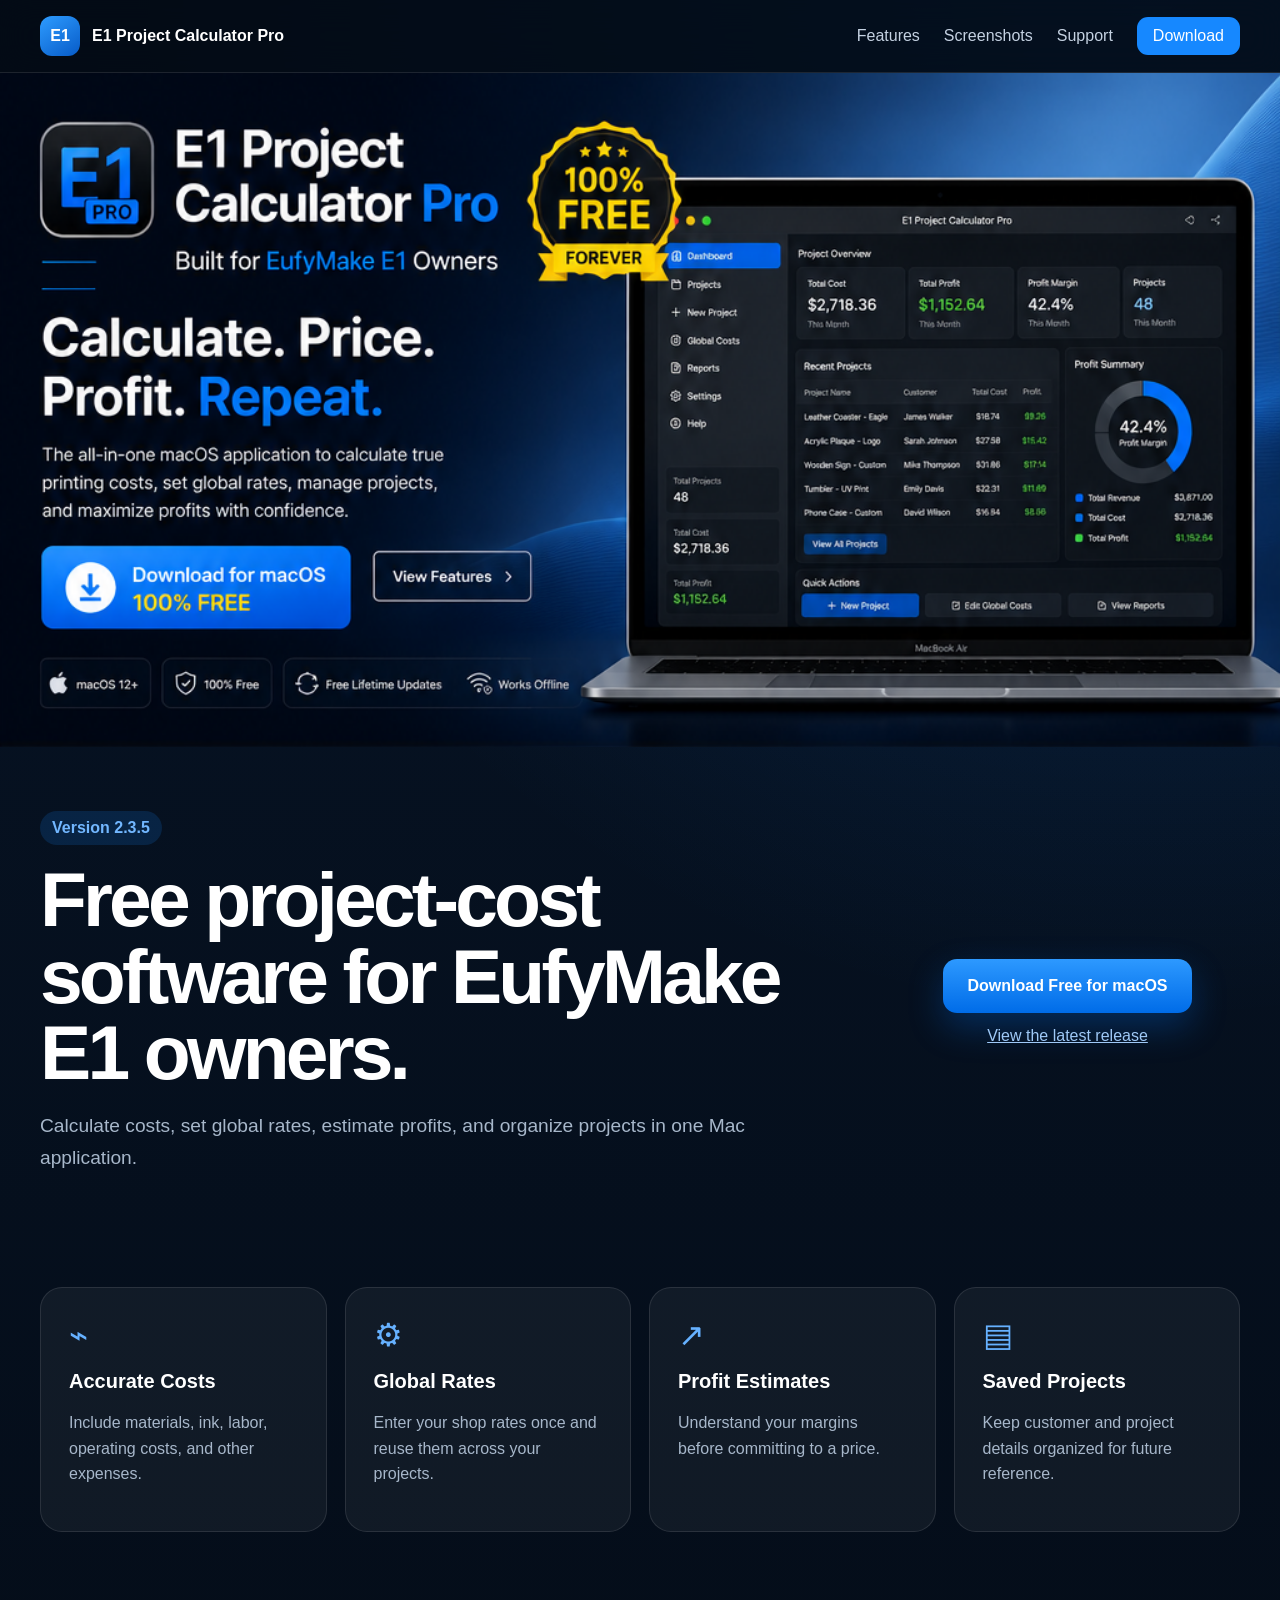
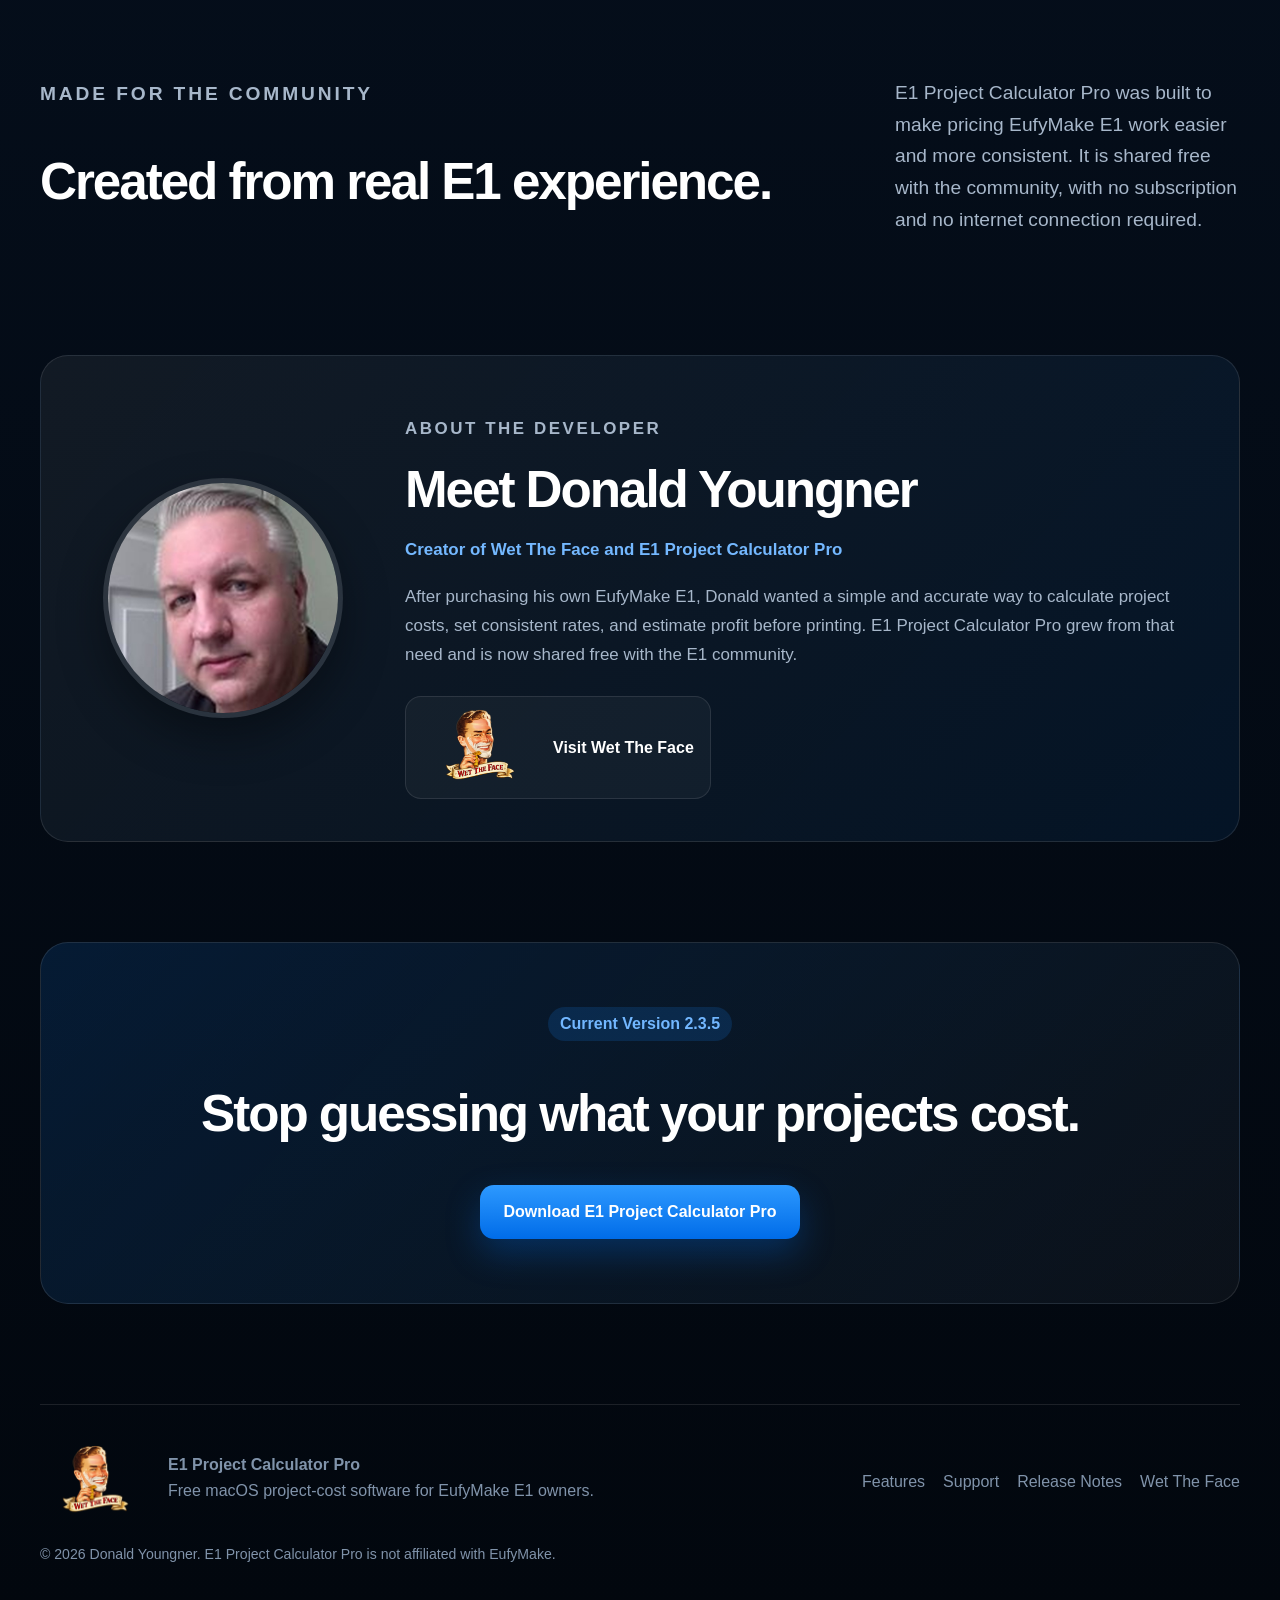
==== index.html @ 20b88e2e "Add files via upload" ====
<!doctype html>
<html lang="en">
<head>
<meta charset="utf-8">
<meta name="viewport" content="width=device-width,initial-scale=1">
<meta name="description" content="Download E1 Project Calculator Pro 2.3.5, a free macOS cost calculator for EufyMake E1 owners.">
<meta name="theme-color" content="#071426">
<title>E1 Project Calculator Pro | Free macOS Download</title>
<link rel="stylesheet" href="styles.css">
</head>
<body>

<header class="site-header">
  <div class="header-inner">
    <a class="brand" href="index.html"><span class="brand-mark">E1</span><span>E1 Project Calculator Pro</span></a>
    <nav>
      <a href="features.html">Features</a>
      <a href="screenshots.html">Screenshots</a>
      <a href="support.html">Support</a>
      <a class="nav-download" href="https://github.com/Unixzap/E1ProjectCalculator/releases/latest/download/E1-Project-Calculator-Pro.zip">Download</a>
    </nav>
  </div>
</header>

<main>
<section class="hero-image-section">
  <img src="assets/e1-project-calculator-pro-hero.png" alt="E1 Project Calculator Pro version 2.3.5 promotional banner">
</section>

<section class="download-strip">
  <div>
    <span class="version-badge">Version 2.3.5</span>
    <h1>Free project-cost software for EufyMake E1 owners.</h1>
    <p>Calculate costs, set global rates, estimate profits, and organize projects in one Mac application.</p>
  </div>
  <div class="button-stack">
    <a class="primary-button" href="https://github.com/Unixzap/E1ProjectCalculator/releases/latest/download/E1-Project-Calculator-Pro.zip">Download Free for macOS</a>
    <a class="text-link" href="https://github.com/Unixzap/E1ProjectCalculator/releases/latest">View the latest release</a>
  </div>
</section>

<section class="feature-summary">
  <article><span>⌁</span><h2>Accurate Costs</h2><p>Include materials, ink, labor, operating costs, and other expenses.</p></article>
  <article><span>⚙</span><h2>Global Rates</h2><p>Enter your shop rates once and reuse them across your projects.</p></article>
  <article><span>↗</span><h2>Profit Estimates</h2><p>Understand your margins before committing to a price.</p></article>
  <article><span>▤</span><h2>Saved Projects</h2><p>Keep customer and project details organized for future reference.</p></article>
</section>

<section class="split-section">
  <div>
    <p class="eyebrow">Made for the community</p>
    <h2>Created from real E1 experience.</h2>
  </div>
  <div>
    <p>E1 Project Calculator Pro was built to make pricing EufyMake E1 work easier and more consistent. It is shared free with the community, with no subscription and no internet connection required.</p>
  </div>
</section>


<section class="developer-section">
  <div class="developer-card">
    <div class="developer-photo-wrap">
      <img src="assets/donald-youngner.jpg" alt="Donald Youngner, creator of E1 Project Calculator Pro" class="developer-photo">
    </div>
    <div class="developer-copy">
      <p class="eyebrow">About the developer</p>
      <h2>Meet Donald Youngner</h2>
      <p class="developer-role">Creator of Wet The Face and E1 Project Calculator Pro</p>
      <p>
        After purchasing his own EufyMake E1, Donald wanted a simple and accurate way
        to calculate project costs, set consistent rates, and estimate profit before printing.
        E1 Project Calculator Pro grew from that need and is now shared free with the E1 community.
      </p>
      <a class="wtf-link" href="https://wettheface.com" target="_blank" rel="noopener">
        <img src="assets/wet-the-face-logo.png" alt="Wet The Face">
        <span>Visit Wet The Face</span>
      </a>
    </div>
  </div>
</section>

<section class="cta-panel">
  <span class="version-badge">Current Version 2.3.5</span>
  <h2>Stop guessing what your projects cost.</h2>
  <a class="primary-button" href="https://github.com/Unixzap/E1ProjectCalculator/releases/latest/download/E1-Project-Calculator-Pro.zip">Download E1 Project Calculator Pro</a>
</section>
</main>


<footer class="site-footer branded-footer">
  <div class="footer-brand-block">
    <img src="assets/wet-the-face-logo.png" alt="Wet The Face" class="footer-logo">
    <div>
      <strong>E1 Project Calculator Pro</strong>
      <p>Free macOS project-cost software for EufyMake E1 owners.</p>
    </div>
  </div>
  <div class="footer-links">
    <a href="features.html">Features</a>
    <a href="support.html">Support</a>
    <a href="https://github.com/Unixzap/E1ProjectCalculator/releases/latest">Release Notes</a>
    <a href="https://wettheface.com" target="_blank" rel="noopener">Wet The Face</a>
  </div>
  <p class="legal">© 2026 Donald Youngner. E1 Project Calculator Pro is not affiliated with EufyMake.</p>
</footer>

</body></html>
---- styles.css ----
*{box-sizing:border-box} :root{color-scheme:dark;--bg:#040b15;--panel:#0b1727;--line:rgba(255,255,255,.1);--text:#fff;--muted:#a7b7ca;--blue:#1688ff;--max:1200px;font-family:-apple-system,BlinkMacSystemFont,"Segoe UI",sans-serif} html{scroll-behavior:smooth} body{margin:0;background:radial-gradient(circle at 90% 0,rgba(22,136,255,.22),transparent 30%),linear-gradient(#071426,#02070e);color:var(--text)} a{color:inherit}.site-header{position:sticky;top:0;z-index:10;background:rgba(3,9,18,.8);backdrop-filter:blur(16px);border-bottom:1px solid var(--line)}.header-inner{width:min(var(--max),calc(100% - 32px));min-height:72px;margin:auto;display:flex;align-items:center;justify-content:space-between;gap:20px}.brand{display:flex;align-items:center;gap:12px;text-decoration:none;font-weight:800}.brand-mark{display:grid;place-items:center;width:40px;height:40px;border-radius:12px;background:linear-gradient(145deg,#2e9cff,#075bc8)}nav{display:flex;align-items:center;gap:24px}nav a{text-decoration:none;color:#c5d2e2}.nav-download{padding:10px 16px;border-radius:11px;background:var(--blue);color:white}.hero-image-section img{display:block;width:100%;height:auto}.download-strip,.split-section{width:min(var(--max),calc(100% - 32px));margin:auto;display:grid;grid-template-columns:1.4fr .6fr;gap:50px;align-items:center;padding:64px 0}.download-strip h1,.page-hero h1{font-size:clamp(2.4rem,6vw,5rem);line-height:1;letter-spacing:-.05em;margin:16px 0}.download-strip p,.page-lead,.split-section p{font-size:1.2rem;line-height:1.65;color:var(--muted)}.version-badge{display:inline-block;padding:8px 12px;border-radius:999px;background:rgba(22,136,255,.16);color:#72b7ff;font-weight:800}.button-stack{text-align:center}.primary-button,.secondary-button{display:inline-flex;justify-content:center;align-items:center;min-height:54px;padding:0 24px;border-radius:14px;text-decoration:none;font-weight:800}.primary-button{background:linear-gradient(#2d99ff,#006ce8);box-shadow:0 14px 35px rgba(0,108,232,.3)}.secondary-button{border:1px solid var(--line);background:rgba(255,255,255,.05)}.text-link{display:block;margin-top:14px;color:#9fc9f7}.feature-summary,.detail-grid,.support-grid{width:min(var(--max),calc(100% - 32px));margin:auto;display:grid;grid-template-columns:repeat(4,1fr);gap:18px;padding:30px 0 86px}.feature-summary article,.detail-grid article,.support-grid article,.note-panel{padding:28px;border:1px solid var(--line);border-radius:22px;background:rgba(255,255,255,.05)}.feature-summary span{font-size:2rem;color:#66b1ff}.feature-summary h2,.detail-grid h2,.support-grid h2{font-size:1.25rem}.feature-summary p,.detail-grid p,.support-grid p,.support-grid li{color:var(--muted);line-height:1.6}.eyebrow{text-transform:uppercase;letter-spacing:.15em;color:#68b3ff;font-size:.78rem;font-weight:800}.split-section{padding-top:40px;padding-bottom:100px}.split-section h2,.cta-panel h2{font-size:clamp(2rem,4vw,3.5rem);letter-spacing:-.04em}.cta-panel{width:min(var(--max),calc(100% - 32px));margin:0 auto 100px;padding:64px 30px;text-align:center;border:1px solid var(--line);border-radius:28px;background:linear-gradient(135deg,rgba(22,136,255,.14),rgba(255,255,255,.04))}.page-main{width:100%}.page-hero{width:min(var(--max),calc(100% - 32px));margin:auto;padding:100px 0 50px}.detail-grid,.support-grid{grid-template-columns:repeat(2,1fr)}.screenshot-frame{width:min(1500px,calc(100% - 32px));margin:auto;border:1px solid var(--line);border-radius:24px;overflow:hidden}.screenshot-frame img{display:block;width:100%}.note-panel{width:min(var(--max),calc(100% - 32px));margin:36px auto 100px}.big-version{font-size:3rem!important;color:white!important;font-weight:900}.site-footer{width:min(var(--max),calc(100% - 32px));margin:auto;padding:40px 0;display:grid;grid-template-columns:1fr auto;gap:20px;border-top:1px solid var(--line);color:#8093aa}.site-footer p{margin:.5rem 0}.footer-links{display:flex;gap:18px}.footer-links a{text-decoration:none}.legal{grid-column:1/-1;font-size:.88rem}@media(max-width:850px){nav a:not(.nav-download){display:none}.download-strip,.split-section,.feature-summary,.detail-grid,.support-grid{grid-template-columns:1fr}.download-strip{padding-top:40px}.button-stack{text-align:left}.feature-summary{padding-top:0}.footer-links{flex-direction:column}.site-footer{grid-template-columns:1fr}.legal{grid-column:auto}}
.developer-section{
  width:min(var(--max),calc(100% - 32px));
  margin:0 auto 100px;
}
.developer-card{
  display:grid;
  grid-template-columns:280px 1fr;
  gap:42px;
  align-items:center;
  padding:42px;
  border:1px solid var(--line);
  border-radius:28px;
  background:linear-gradient(135deg,rgba(255,255,255,.06),rgba(22,136,255,.08));
}
.developer-photo-wrap{
  display:flex;
  justify-content:center;
}
.developer-photo{
  width:240px;
  height:240px;
  object-fit:cover;
  border-radius:50%;
  border:5px solid rgba(255,255,255,.12);
  box-shadow:0 20px 45px rgba(0,0,0,.35);
}
.developer-copy h2{
  font-size:clamp(2rem,4vw,3.4rem);
  letter-spacing:-.04em;
  margin:0 0 10px;
}
.developer-role{
  color:#74b8ff!important;
  font-weight:800;
  margin-bottom:18px!important;
}
.developer-copy p{
  color:var(--muted);
  line-height:1.7;
  font-size:1.06rem;
}
.wtf-link{
  display:inline-flex;
  align-items:center;
  gap:16px;
  margin-top:10px;
  padding:12px 16px;
  border:1px solid var(--line);
  border-radius:16px;
  background:rgba(255,255,255,.04);
  text-decoration:none;
  font-weight:800;
}
.wtf-link img{
  width:115px;
  height:auto;
  object-fit:contain;
}
.branded-footer{
  align-items:center;
}
.footer-brand-block{
  display:flex;
  align-items:center;
  gap:18px;
}
.footer-logo{
  width:110px;
  height:auto;
  object-fit:contain;
}
@media(max-width:850px){
  .developer-card{
    grid-template-columns:1fr;
    text-align:center;
    padding:30px 22px;
  }
  .developer-photo{
    width:200px;
    height:200px;
  }
  .wtf-link{
    justify-content:center;
  }
  .footer-brand-block{
    flex-direction:column;
    text-align:center;
  }
}
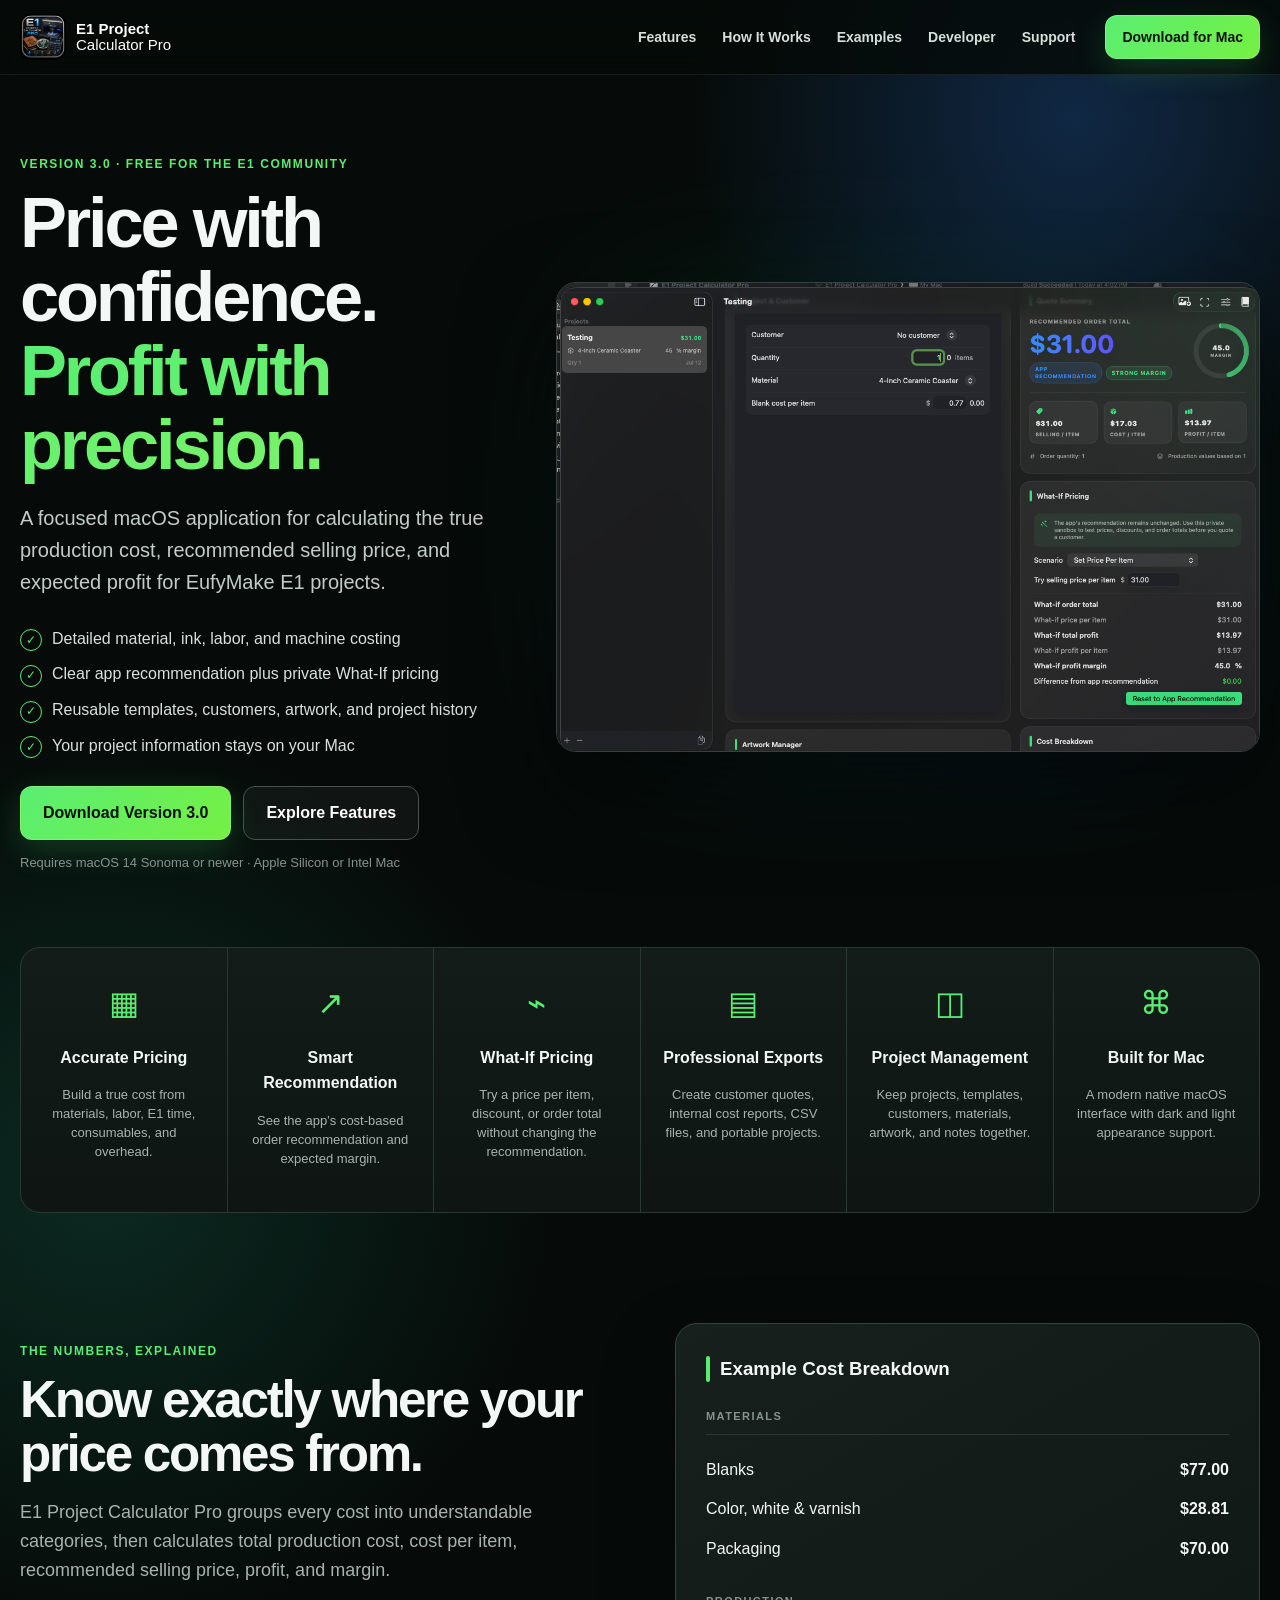
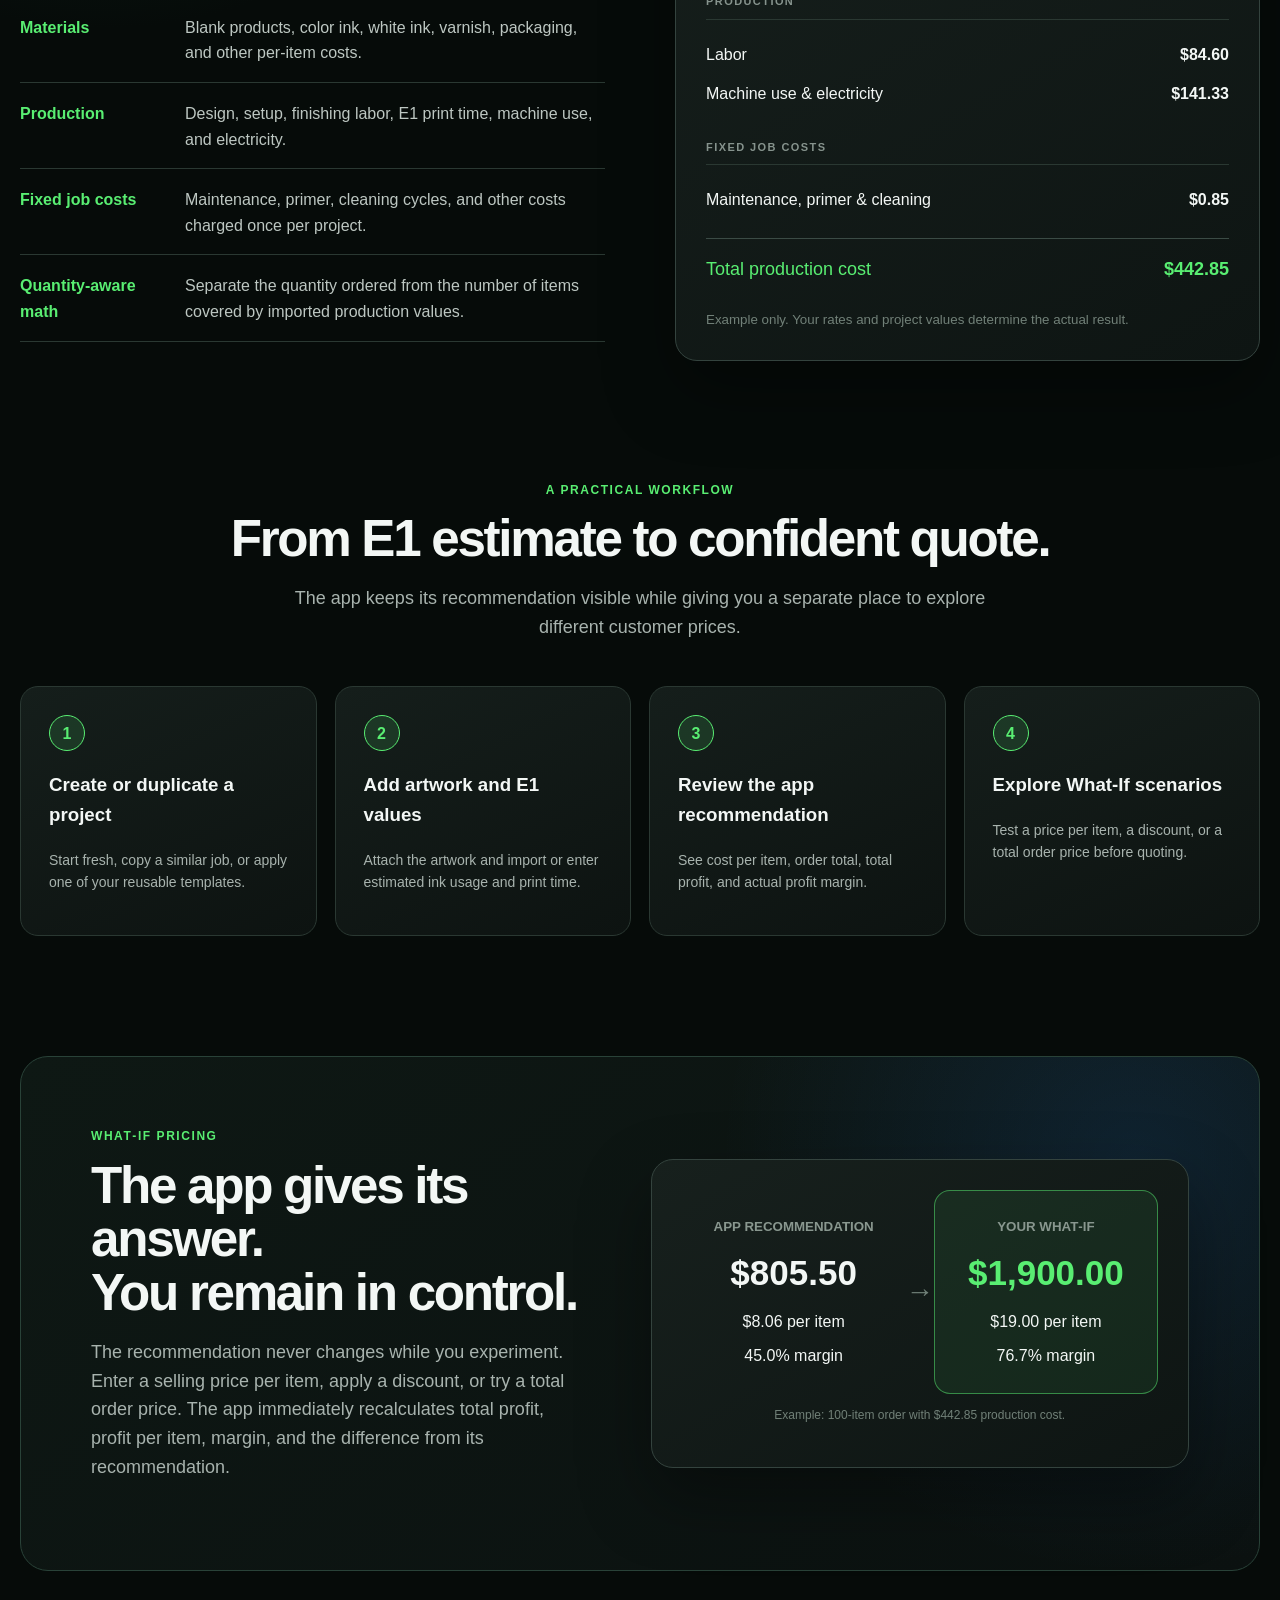
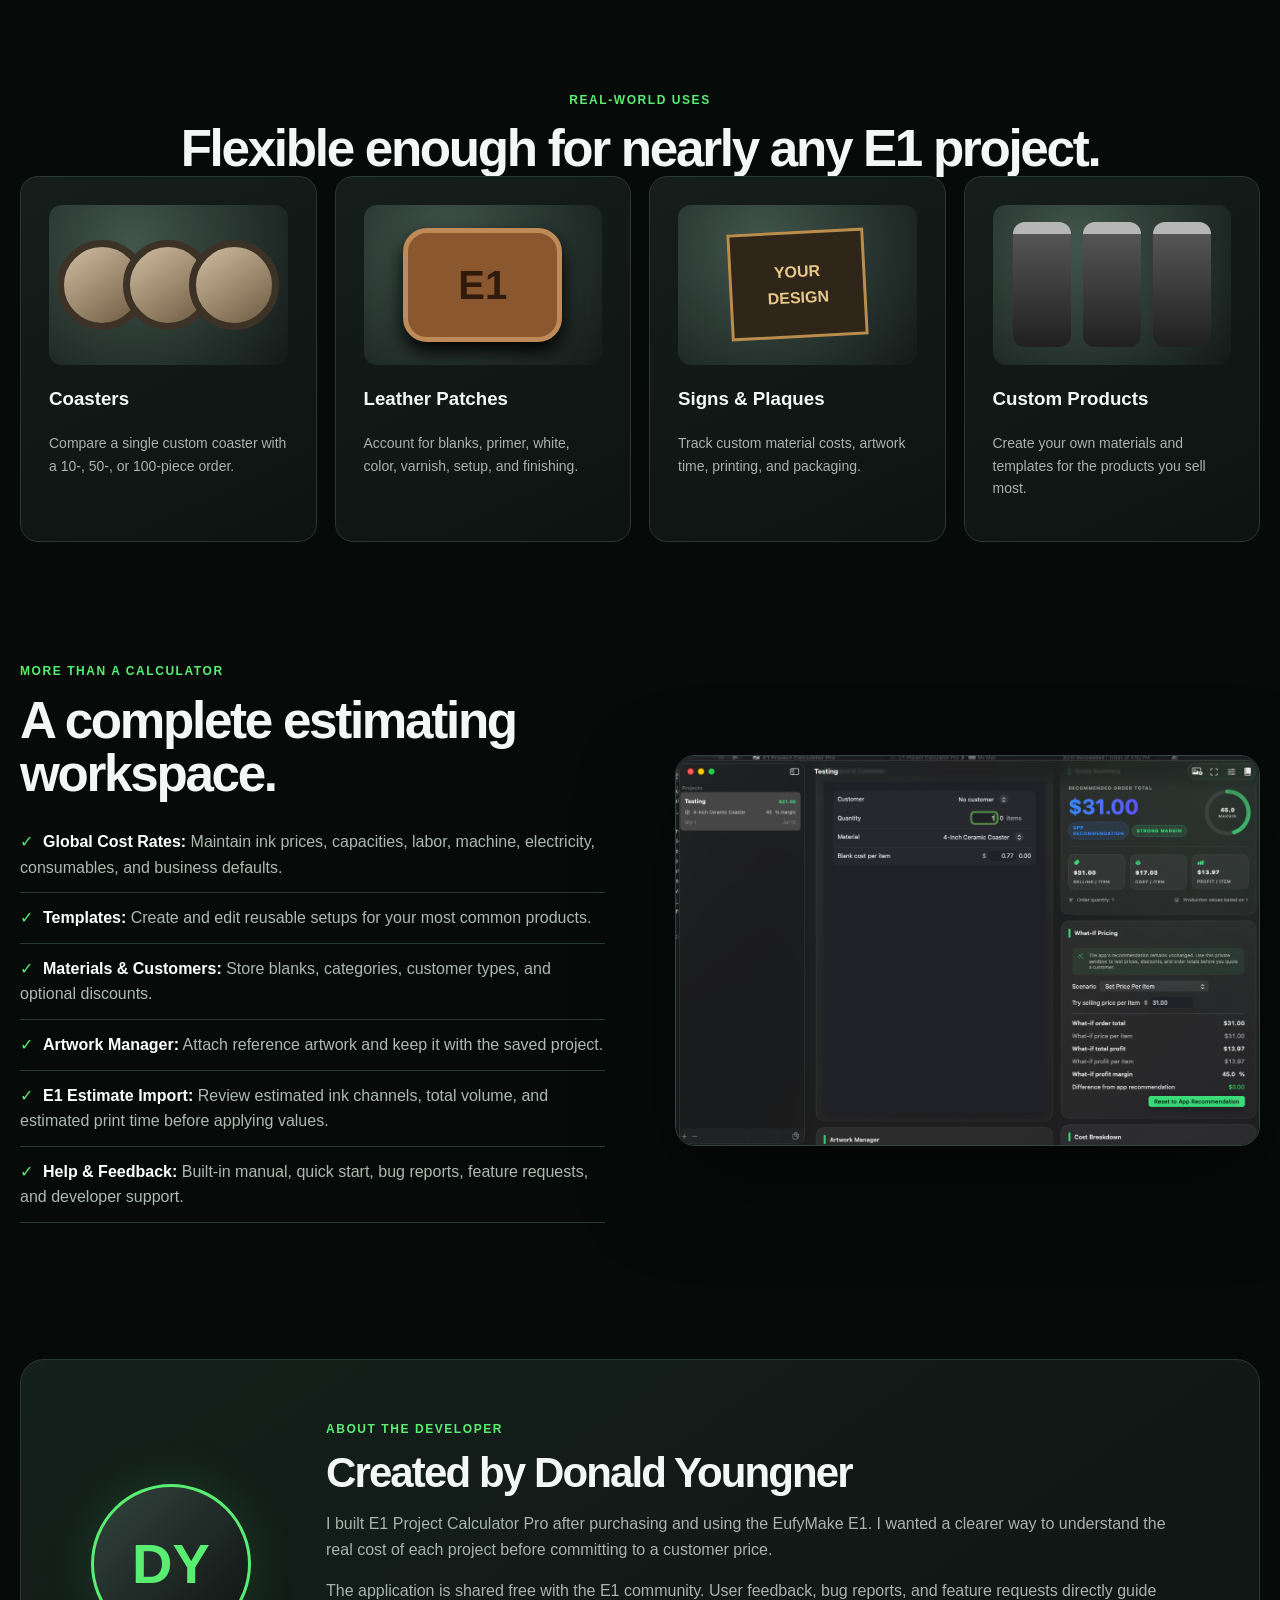
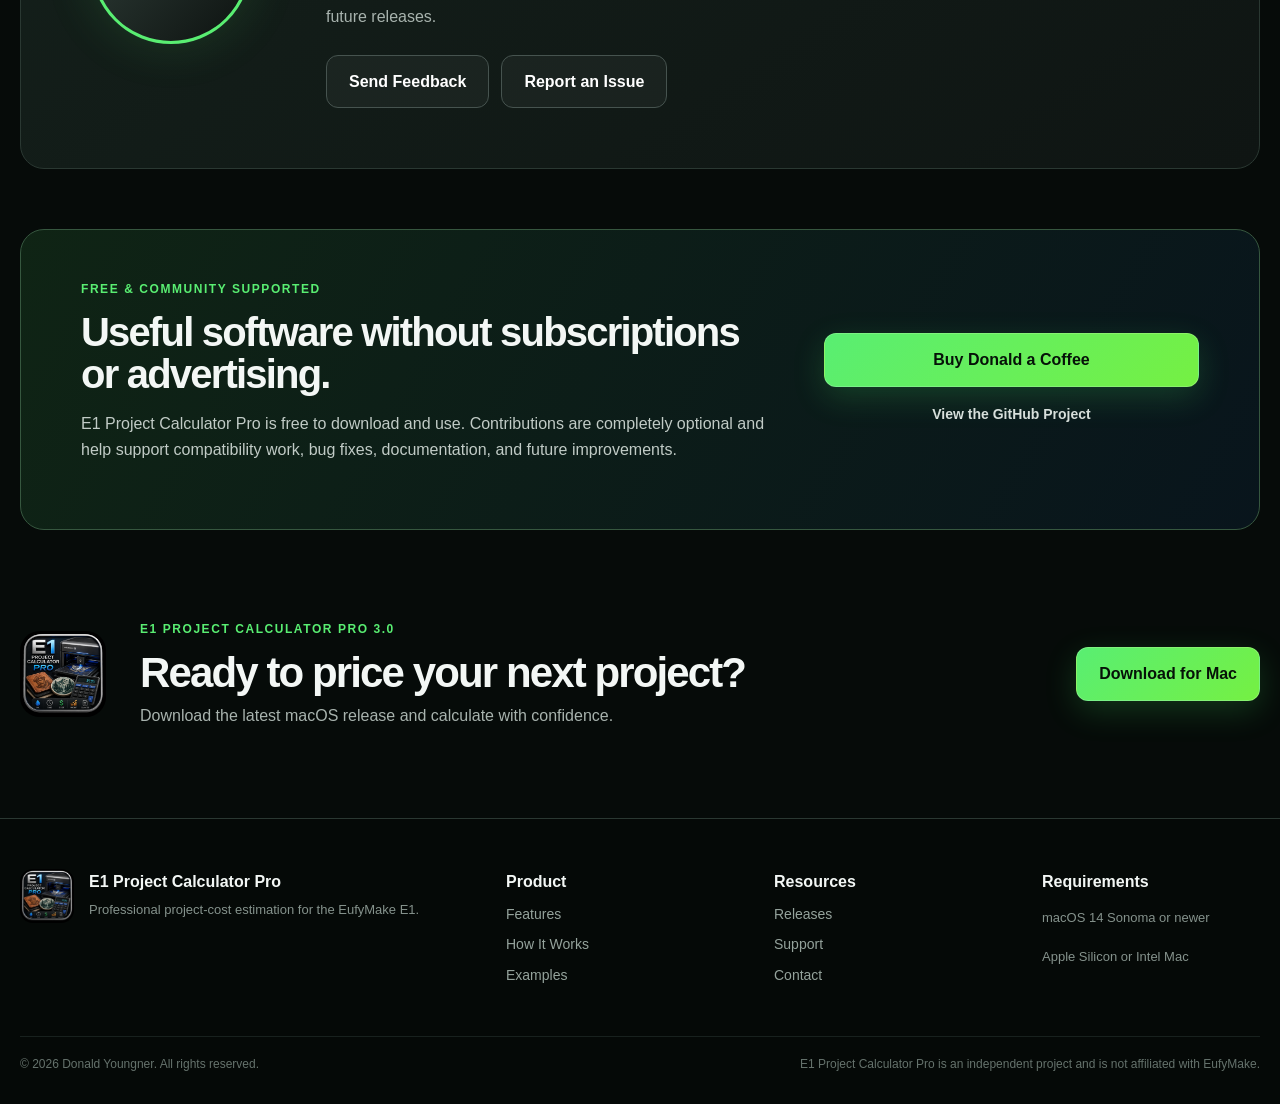
==== commit 3bc44e42: "Add files via upload" ====
--- a/index.html
+++ b/index.html
@@ -1,107 +1,197 @@
 <!doctype html>
 <html lang="en">
 <head>
-<meta charset="utf-8">
-<meta name="viewport" content="width=device-width,initial-scale=1">
-<meta name="description" content="Download E1 Project Calculator Pro 2.3.5, a free macOS cost calculator for EufyMake E1 owners.">
-<meta name="theme-color" content="#071426">
-<title>E1 Project Calculator Pro | Free macOS Download</title>
-<link rel="stylesheet" href="styles.css">
+  <meta charset="utf-8">
+  <meta name="viewport" content="width=device-width, initial-scale=1">
+  <meta name="description" content="E1 Project Calculator Pro is a free macOS pricing and estimating application created for EufyMake E1 owners.">
+  <meta name="theme-color" content="#0a0f0d">
+  <title>E1 Project Calculator Pro — Price with Confidence</title>
+  <link rel="icon" href="assets/app-icon.png">
+  <link rel="stylesheet" href="styles.css">
 </head>
 <body>
-
 <header class="site-header">
-  <div class="header-inner">
-    <a class="brand" href="index.html"><span class="brand-mark">E1</span><span>E1 Project Calculator Pro</span></a>
-    <nav>
-      <a href="features.html">Features</a>
-      <a href="screenshots.html">Screenshots</a>
-      <a href="support.html">Support</a>
-      <a class="nav-download" href="https://github.com/Unixzap/E1ProjectCalculator/releases/latest/download/E1-Project-Calculator-Pro.zip">Download</a>
-    </nav>
-  </div>
+  <a class="brand" href="#top" aria-label="E1 Project Calculator Pro home">
+    <img src="assets/app-icon.png" alt="E1 Project Calculator Pro icon">
+    <span><strong>E1 Project</strong><br>Calculator Pro</span>
+  </a>
+  <button class="menu-button" aria-expanded="false" aria-controls="navigation">Menu</button>
+  <nav id="navigation">
+    <a href="#features">Features</a>
+    <a href="#workflow">How It Works</a>
+    <a href="#examples">Examples</a>
+    <a href="#about">Developer</a>
+    <a href="#support">Support</a>
+  </nav>
+  <a class="button button-small" href="https://github.com/Unixzap/E1ProjectCalculator/releases/latest">Download for Mac</a>
 </header>
 
-<main>
-<section class="hero-image-section">
-  <img src="assets/e1-project-calculator-pro-hero.png" alt="E1 Project Calculator Pro version 2.3.5 promotional banner">
-</section>
-
-<section class="download-strip">
-  <div>
-    <span class="version-badge">Version 2.3.5</span>
-    <h1>Free project-cost software for EufyMake E1 owners.</h1>
-    <p>Calculate costs, set global rates, estimate profits, and organize projects in one Mac application.</p>
+<main id="top">
+<section class="hero section-shell">
+  <div class="hero-copy">
+    <span class="eyebrow">VERSION 3.0 · FREE FOR THE E1 COMMUNITY</span>
+    <h1>Price with confidence.<br><span>Profit with precision.</span></h1>
+    <p class="lead">A focused macOS application for calculating the true production cost, recommended selling price, and expected profit for EufyMake E1 projects.</p>
+    <ul class="check-list">
+      <li>Detailed material, ink, labor, and machine costing</li>
+      <li>Clear app recommendation plus private What‑If pricing</li>
+      <li>Reusable templates, customers, artwork, and project history</li>
+      <li>Your project information stays on your Mac</li>
+    </ul>
+    <div class="hero-actions">
+      <a class="button" href="https://github.com/Unixzap/E1ProjectCalculator/releases/latest">Download Version 3.0</a>
+      <a class="button button-secondary" href="#features">Explore Features</a>
+    </div>
+    <p class="requirements">Requires macOS 14 Sonoma or newer · Apple Silicon or Intel Mac</p>
   </div>
-  <div class="button-stack">
-    <a class="primary-button" href="https://github.com/Unixzap/E1ProjectCalculator/releases/latest/download/E1-Project-Calculator-Pro.zip">Download Free for macOS</a>
-    <a class="text-link" href="https://github.com/Unixzap/E1ProjectCalculator/releases/latest">View the latest release</a>
+  <div class="hero-visual">
+    <div class="glow"></div>
+    <img src="assets/app-dashboard.png" alt="E1 Project Calculator Pro Version 3.0 dashboard showing quote summary and What-If pricing">
   </div>
 </section>
 
-<section class="feature-summary">
-  <article><span>⌁</span><h2>Accurate Costs</h2><p>Include materials, ink, labor, operating costs, and other expenses.</p></article>
-  <article><span>⚙</span><h2>Global Rates</h2><p>Enter your shop rates once and reuse them across your projects.</p></article>
-  <article><span>↗</span><h2>Profit Estimates</h2><p>Understand your margins before committing to a price.</p></article>
-  <article><span>▤</span><h2>Saved Projects</h2><p>Keep customer and project details organized for future reference.</p></article>
+<section class="feature-strip section-shell" aria-label="Feature highlights">
+  <article><span class="feature-icon">▦</span><h3>Accurate Pricing</h3><p>Build a true cost from materials, labor, E1 time, consumables, and overhead.</p></article>
+  <article><span class="feature-icon">↗</span><h3>Smart Recommendation</h3><p>See the app’s cost-based order recommendation and expected margin.</p></article>
+  <article><span class="feature-icon">⌁</span><h3>What‑If Pricing</h3><p>Try a price per item, discount, or order total without changing the recommendation.</p></article>
+  <article><span class="feature-icon">▤</span><h3>Professional Exports</h3><p>Create customer quotes, internal cost reports, CSV files, and portable projects.</p></article>
+  <article><span class="feature-icon">◫</span><h3>Project Management</h3><p>Keep projects, templates, customers, materials, artwork, and notes together.</p></article>
+  <article><span class="feature-icon">⌘</span><h3>Built for Mac</h3><p>A modern native macOS interface with dark and light appearance support.</p></article>
 </section>
 
-<section class="split-section">
+<section id="features" class="section-shell split-section">
   <div>
-    <p class="eyebrow">Made for the community</p>
-    <h2>Created from real E1 experience.</h2>
+    <span class="eyebrow">THE NUMBERS, EXPLAINED</span>
+    <h2>Know exactly where your price comes from.</h2>
+    <p>E1 Project Calculator Pro groups every cost into understandable categories, then calculates total production cost, cost per item, recommended selling price, profit, and margin.</p>
+    <div class="bullet-features">
+      <div><b>Materials</b><span>Blank products, color ink, white ink, varnish, packaging, and other per-item costs.</span></div>
+      <div><b>Production</b><span>Design, setup, finishing labor, E1 print time, machine use, and electricity.</span></div>
+      <div><b>Fixed job costs</b><span>Maintenance, primer, cleaning cycles, and other costs charged once per project.</span></div>
+      <div><b>Quantity-aware math</b><span>Separate the quantity ordered from the number of items covered by imported production values.</span></div>
+    </div>
   </div>
-  <div>
-    <p>E1 Project Calculator Pro was built to make pricing EufyMake E1 work easier and more consistent. It is shared free with the community, with no subscription and no internet connection required.</p>
+  <div class="cost-card">
+    <div class="card-heading"><span></span><h3>Example Cost Breakdown</h3></div>
+    <h4>Materials</h4>
+    <div class="price-row"><span>Blanks</span><b>$77.00</b></div>
+    <div class="price-row"><span>Color, white & varnish</span><b>$28.81</b></div>
+    <div class="price-row"><span>Packaging</span><b>$70.00</b></div>
+    <h4>Production</h4>
+    <div class="price-row"><span>Labor</span><b>$84.60</b></div>
+    <div class="price-row"><span>Machine use & electricity</span><b>$141.33</b></div>
+    <h4>Fixed job costs</h4>
+    <div class="price-row"><span>Maintenance, primer & cleaning</span><b>$0.85</b></div>
+    <div class="total-row"><span>Total production cost</span><b>$442.85</b></div>
+    <small>Example only. Your rates and project values determine the actual result.</small>
   </div>
 </section>
 
+<section id="workflow" class="section-shell centered-section">
+  <span class="eyebrow">A PRACTICAL WORKFLOW</span>
+  <h2>From E1 estimate to confident quote.</h2>
+  <p class="section-intro">The app keeps its recommendation visible while giving you a separate place to explore different customer prices.</p>
+  <div class="steps">
+    <article><span>1</span><h3>Create or duplicate a project</h3><p>Start fresh, copy a similar job, or apply one of your reusable templates.</p></article>
+    <article><span>2</span><h3>Add artwork and E1 values</h3><p>Attach the artwork and import or enter estimated ink usage and print time.</p></article>
+    <article><span>3</span><h3>Review the app recommendation</h3><p>See cost per item, order total, total profit, and actual profit margin.</p></article>
+    <article><span>4</span><h3>Explore What‑If scenarios</h3><p>Test a price per item, a discount, or a total order price before quoting.</p></article>
+  </div>
+</section>
 
-<section class="developer-section">
-  <div class="developer-card">
-    <div class="developer-photo-wrap">
-      <img src="assets/donald-youngner.jpg" alt="Donald Youngner, creator of E1 Project Calculator Pro" class="developer-photo">
+<section class="section-shell whatif-section">
+  <div class="whatif-copy">
+    <span class="eyebrow">WHAT‑IF PRICING</span>
+    <h2>The app gives its answer.<br>You remain in control.</h2>
+    <p>The recommendation never changes while you experiment. Enter a selling price per item, apply a discount, or try a total order price. The app immediately recalculates total profit, profit per item, margin, and the difference from its recommendation.</p>
+  </div>
+  <div class="comparison-card">
+    <div class="comparison-column">
+      <small>APP RECOMMENDATION</small>
+      <strong>$805.50</strong>
+      <span>$8.06 per item</span>
+      <span>45.0% margin</span>
     </div>
-    <div class="developer-copy">
-      <p class="eyebrow">About the developer</p>
-      <h2>Meet Donald Youngner</h2>
-      <p class="developer-role">Creator of Wet The Face and E1 Project Calculator Pro</p>
-      <p>
-        After purchasing his own EufyMake E1, Donald wanted a simple and accurate way
-        to calculate project costs, set consistent rates, and estimate profit before printing.
-        E1 Project Calculator Pro grew from that need and is now shared free with the E1 community.
-      </p>
-      <a class="wtf-link" href="https://wettheface.com" target="_blank" rel="noopener">
-        <img src="assets/wet-the-face-logo.png" alt="Wet The Face">
-        <span>Visit Wet The Face</span>
-      </a>
+    <div class="arrow">→</div>
+    <div class="comparison-column active">
+      <small>YOUR WHAT‑IF</small>
+      <strong>$1,900.00</strong>
+      <span>$19.00 per item</span>
+      <span>76.7% margin</span>
+    </div>
+    <p>Example: 100-item order with $442.85 production cost.</p>
+  </div>
+</section>
+
+<section id="examples" class="section-shell centered-section">
+  <span class="eyebrow">REAL-WORLD USES</span>
+  <h2>Flexible enough for nearly any E1 project.</h2>
+  <div class="example-grid">
+    <article><div class="example-art circles"><i></i><i></i><i></i></div><h3>Coasters</h3><p>Compare a single custom coaster with a 10-, 50-, or 100-piece order.</p></article>
+    <article><div class="example-art patch"><span>E1</span></div><h3>Leather Patches</h3><p>Account for blanks, primer, white, color, varnish, setup, and finishing.</p></article>
+    <article><div class="example-art sign"><b>YOUR<br>DESIGN</b></div><h3>Signs & Plaques</h3><p>Track custom material costs, artwork time, printing, and packaging.</p></article>
+    <article><div class="example-art products"><i></i><i></i><i></i></div><h3>Custom Products</h3><p>Create your own materials and templates for the products you sell most.</p></article>
+  </div>
+</section>
+
+<section class="section-shell capabilities-section">
+  <div class="capability-list">
+    <span class="eyebrow">MORE THAN A CALCULATOR</span>
+    <h2>A complete estimating workspace.</h2>
+    <ul>
+      <li><b>Global Cost Rates:</b> Maintain ink prices, capacities, labor, machine, electricity, consumables, and business defaults.</li>
+      <li><b>Templates:</b> Create and edit reusable setups for your most common products.</li>
+      <li><b>Materials & Customers:</b> Store blanks, categories, customer types, and optional discounts.</li>
+      <li><b>Artwork Manager:</b> Attach reference artwork and keep it with the saved project.</li>
+      <li><b>E1 Estimate Import:</b> Review estimated ink channels, total volume, and estimated print time before applying values.</li>
+      <li><b>Help & Feedback:</b> Built-in manual, quick start, bug reports, feature requests, and developer support.</li>
+    </ul>
+  </div>
+  <img src="assets/app-dashboard.png" alt="The modern E1 Project Calculator Pro application interface">
+</section>
+
+<section id="about" class="section-shell developer-section">
+  <div class="developer-avatar" aria-hidden="true">DY</div>
+  <div>
+    <span class="eyebrow">ABOUT THE DEVELOPER</span>
+    <h2>Created by Donald Youngner</h2>
+    <p>I built E1 Project Calculator Pro after purchasing and using the EufyMake E1. I wanted a clearer way to understand the real cost of each project before committing to a customer price.</p>
+    <p>The application is shared free with the E1 community. User feedback, bug reports, and feature requests directly guide future releases.</p>
+    <div class="developer-links">
+      <a class="button button-secondary" href="mailto:MrDon123@gmail.com?subject=E1%20Project%20Calculator%20Pro%20Feedback">Send Feedback</a>
+      <a class="button button-secondary" href="https://github.com/Unixzap/E1ProjectCalculator/issues">Report an Issue</a>
     </div>
   </div>
 </section>
 
-<section class="cta-panel">
-  <span class="version-badge">Current Version 2.3.5</span>
-  <h2>Stop guessing what your projects cost.</h2>
-  <a class="primary-button" href="https://github.com/Unixzap/E1ProjectCalculator/releases/latest/download/E1-Project-Calculator-Pro.zip">Download E1 Project Calculator Pro</a>
+<section id="support" class="section-shell support-section">
+  <div>
+    <span class="eyebrow">FREE & COMMUNITY SUPPORTED</span>
+    <h2>Useful software without subscriptions or advertising.</h2>
+    <p>E1 Project Calculator Pro is free to download and use. Contributions are completely optional and help support compatibility work, bug fixes, documentation, and future improvements.</p>
+  </div>
+  <div class="support-actions">
+    <a class="button" href="https://buymeacoffee.com/wetthefsce">Buy Donald a Coffee</a>
+    <a class="text-link" href="https://github.com/Unixzap/E1ProjectCalculator">View the GitHub Project</a>
+  </div>
+</section>
+
+<section class="section-shell final-cta">
+  <img src="assets/app-icon.png" alt="">
+  <div><span class="eyebrow">E1 PROJECT CALCULATOR PRO 3.0</span><h2>Ready to price your next project?</h2><p>Download the latest macOS release and calculate with confidence.</p></div>
+  <a class="button" href="https://github.com/Unixzap/E1ProjectCalculator/releases/latest">Download for Mac</a>
 </section>
 </main>
 
-
-<footer class="site-footer branded-footer">
-  <div class="footer-brand-block">
-    <img src="assets/wet-the-face-logo.png" alt="Wet The Face" class="footer-logo">
-    <div>
-      <strong>E1 Project Calculator Pro</strong>
-      <p>Free macOS project-cost software for EufyMake E1 owners.</p>
-    </div>
+<footer>
+  <div class="footer-grid section-shell">
+    <div class="footer-brand"><img src="assets/app-icon.png" alt=""><div><b>E1 Project Calculator Pro</b><p>Professional project-cost estimation for the EufyMake E1.</p></div></div>
+    <div><b>Product</b><a href="#features">Features</a><a href="#workflow">How It Works</a><a href="#examples">Examples</a></div>
+    <div><b>Resources</b><a href="https://github.com/Unixzap/E1ProjectCalculator/releases">Releases</a><a href="https://github.com/Unixzap/E1ProjectCalculator/issues">Support</a><a href="mailto:MrDon123@gmail.com">Contact</a></div>
+    <div><b>Requirements</b><p>macOS 14 Sonoma or newer</p><p>Apple Silicon or Intel Mac</p></div>
   </div>
-  <div class="footer-links">
-    <a href="features.html">Features</a>
-    <a href="support.html">Support</a>
-    <a href="https://github.com/Unixzap/E1ProjectCalculator/releases/latest">Release Notes</a>
-    <a href="https://wettheface.com" target="_blank" rel="noopener">Wet The Face</a>
-  </div>
-  <p class="legal">© 2026 Donald Youngner. E1 Project Calculator Pro is not affiliated with EufyMake.</p>
+  <div class="footer-bottom section-shell"><span>© 2026 Donald Youngner. All rights reserved.</span><span>E1 Project Calculator Pro is an independent project and is not affiliated with EufyMake.</span></div>
 </footer>
-
-</body></html>+<script src="script.js"></script>
+</body>
+</html>
--- a/styles.css
+++ b/styles.css
@@ -1,90 +1,3 @@
-*{box-sizing:border-box} :root{color-scheme:dark;--bg:#040b15;--panel:#0b1727;--line:rgba(255,255,255,.1);--text:#fff;--muted:#a7b7ca;--blue:#1688ff;--max:1200px;font-family:-apple-system,BlinkMacSystemFont,"Segoe UI",sans-serif} html{scroll-behavior:smooth} body{margin:0;background:radial-gradient(circle at 90% 0,rgba(22,136,255,.22),transparent 30%),linear-gradient(#071426,#02070e);color:var(--text)} a{color:inherit}.site-header{position:sticky;top:0;z-index:10;background:rgba(3,9,18,.8);backdrop-filter:blur(16px);border-bottom:1px solid var(--line)}.header-inner{width:min(var(--max),calc(100% - 32px));min-height:72px;margin:auto;display:flex;align-items:center;justify-content:space-between;gap:20px}.brand{display:flex;align-items:center;gap:12px;text-decoration:none;font-weight:800}.brand-mark{display:grid;place-items:center;width:40px;height:40px;border-radius:12px;background:linear-gradient(145deg,#2e9cff,#075bc8)}nav{display:flex;align-items:center;gap:24px}nav a{text-decoration:none;color:#c5d2e2}.nav-download{padding:10px 16px;border-radius:11px;background:var(--blue);color:white}.hero-image-section img{display:block;width:100%;height:auto}.download-strip,.split-section{width:min(var(--max),calc(100% - 32px));margin:auto;display:grid;grid-template-columns:1.4fr .6fr;gap:50px;align-items:center;padding:64px 0}.download-strip h1,.page-hero h1{font-size:clamp(2.4rem,6vw,5rem);line-height:1;letter-spacing:-.05em;margin:16px 0}.download-strip p,.page-lead,.split-section p{font-size:1.2rem;line-height:1.65;color:var(--muted)}.version-badge{display:inline-block;padding:8px 12px;border-radius:999px;background:rgba(22,136,255,.16);color:#72b7ff;font-weight:800}.button-stack{text-align:center}.primary-button,.secondary-button{display:inline-flex;justify-content:center;align-items:center;min-height:54px;padding:0 24px;border-radius:14px;text-decoration:none;font-weight:800}.primary-button{background:linear-gradient(#2d99ff,#006ce8);box-shadow:0 14px 35px rgba(0,108,232,.3)}.secondary-button{border:1px solid var(--line);background:rgba(255,255,255,.05)}.text-link{display:block;margin-top:14px;color:#9fc9f7}.feature-summary,.detail-grid,.support-grid{width:min(var(--max),calc(100% - 32px));margin:auto;display:grid;grid-template-columns:repeat(4,1fr);gap:18px;padding:30px 0 86px}.feature-summary article,.detail-grid article,.support-grid article,.note-panel{padding:28px;border:1px solid var(--line);border-radius:22px;background:rgba(255,255,255,.05)}.feature-summary span{font-size:2rem;color:#66b1ff}.feature-summary h2,.detail-grid h2,.support-grid h2{font-size:1.25rem}.feature-summary p,.detail-grid p,.support-grid p,.support-grid li{color:var(--muted);line-height:1.6}.eyebrow{text-transform:uppercase;letter-spacing:.15em;color:#68b3ff;font-size:.78rem;font-weight:800}.split-section{padding-top:40px;padding-bottom:100px}.split-section h2,.cta-panel h2{font-size:clamp(2rem,4vw,3.5rem);letter-spacing:-.04em}.cta-panel{width:min(var(--max),calc(100% - 32px));margin:0 auto 100px;padding:64px 30px;text-align:center;border:1px solid var(--line);border-radius:28px;background:linear-gradient(135deg,rgba(22,136,255,.14),rgba(255,255,255,.04))}.page-main{width:100%}.page-hero{width:min(var(--max),calc(100% - 32px));margin:auto;padding:100px 0 50px}.detail-grid,.support-grid{grid-template-columns:repeat(2,1fr)}.screenshot-frame{width:min(1500px,calc(100% - 32px));margin:auto;border:1px solid var(--line);border-radius:24px;overflow:hidden}.screenshot-frame img{display:block;width:100%}.note-panel{width:min(var(--max),calc(100% - 32px));margin:36px auto 100px}.big-version{font-size:3rem!important;color:white!important;font-weight:900}.site-footer{width:min(var(--max),calc(100% - 32px));margin:auto;padding:40px 0;display:grid;grid-template-columns:1fr auto;gap:20px;border-top:1px solid var(--line);color:#8093aa}.site-footer p{margin:.5rem 0}.footer-links{display:flex;gap:18px}.footer-links a{text-decoration:none}.legal{grid-column:1/-1;font-size:.88rem}@media(max-width:850px){nav a:not(.nav-download){display:none}.download-strip,.split-section,.feature-summary,.detail-grid,.support-grid{grid-template-columns:1fr}.download-strip{padding-top:40px}.button-stack{text-align:left}.feature-summary{padding-top:0}.footer-links{flex-direction:column}.site-footer{grid-template-columns:1fr}.legal{grid-column:auto}}
-.developer-section{
-  width:min(var(--max),calc(100% - 32px));
-  margin:0 auto 100px;
-}
-.developer-card{
-  display:grid;
-  grid-template-columns:280px 1fr;
-  gap:42px;
-  align-items:center;
-  padding:42px;
-  border:1px solid var(--line);
-  border-radius:28px;
-  background:linear-gradient(135deg,rgba(255,255,255,.06),rgba(22,136,255,.08));
-}
-.developer-photo-wrap{
-  display:flex;
-  justify-content:center;
-}
-.developer-photo{
-  width:240px;
-  height:240px;
-  object-fit:cover;
-  border-radius:50%;
-  border:5px solid rgba(255,255,255,.12);
-  box-shadow:0 20px 45px rgba(0,0,0,.35);
-}
-.developer-copy h2{
-  font-size:clamp(2rem,4vw,3.4rem);
-  letter-spacing:-.04em;
-  margin:0 0 10px;
-}
-.developer-role{
-  color:#74b8ff!important;
-  font-weight:800;
-  margin-bottom:18px!important;
-}
-.developer-copy p{
-  color:var(--muted);
-  line-height:1.7;
-  font-size:1.06rem;
-}
-.wtf-link{
-  display:inline-flex;
-  align-items:center;
-  gap:16px;
-  margin-top:10px;
-  padding:12px 16px;
-  border:1px solid var(--line);
-  border-radius:16px;
-  background:rgba(255,255,255,.04);
-  text-decoration:none;
-  font-weight:800;
-}
-.wtf-link img{
-  width:115px;
-  height:auto;
-  object-fit:contain;
-}
-.branded-footer{
-  align-items:center;
-}
-.footer-brand-block{
-  display:flex;
-  align-items:center;
-  gap:18px;
-}
-.footer-logo{
-  width:110px;
-  height:auto;
-  object-fit:contain;
-}
-@media(max-width:850px){
-  .developer-card{
-    grid-template-columns:1fr;
-    text-align:center;
-    padding:30px 22px;
-  }
-  .developer-photo{
-    width:200px;
-    height:200px;
-  }
-  .wtf-link{
-    justify-content:center;
-  }
-  .footer-brand-block{
-    flex-direction:column;
-    text-align:center;
-  }
-}
+:root{--bg:#060b09;--panel:#111816;--panel2:#161f1c;--line:#2a3832;--text:#f3f7f5;--muted:#a8b3ae;--green:#59ee72;--green2:#1cbf65;--blue:#2689ff;--indigo:#705dff;--max:1240px;color-scheme:dark}*{box-sizing:border-box}html{scroll-behavior:smooth}body{margin:0;font-family:-apple-system,BlinkMacSystemFont,"Segoe UI",sans-serif;background:radial-gradient(circle at 84% 2%,#102844 0,transparent 24rem),radial-gradient(circle at 8% 20%,#0b2a21 0,transparent 28rem),var(--bg);color:var(--text);line-height:1.6}.section-shell{width:min(var(--max),calc(100% - 40px));margin-inline:auto}.site-header{position:sticky;top:0;z-index:20;display:flex;align-items:center;gap:30px;padding:14px max(20px,calc((100vw - var(--max))/2));background:rgba(5,10,8,.82);backdrop-filter:blur(18px);border-bottom:1px solid rgba(255,255,255,.08)}.brand{display:flex;align-items:center;gap:10px;color:#fff;text-decoration:none;line-height:1.05;margin-right:auto}.brand img{width:46px;height:46px;border-radius:11px}.brand span{font-size:15px}nav{display:flex;gap:26px}nav a,.text-link{color:#d7dfdb;text-decoration:none;font-weight:600;font-size:14px}nav a:hover,.text-link:hover{color:var(--green)}.menu-button{display:none}.button{display:inline-flex;align-items:center;justify-content:center;padding:13px 22px;border-radius:12px;background:linear-gradient(135deg,var(--green),#75f043);color:#061208;text-decoration:none;font-weight:800;box-shadow:0 10px 32px rgba(73,237,105,.18);border:1px solid rgba(255,255,255,.18)}.button:hover{transform:translateY(-1px);filter:brightness(1.08)}.button-small{padding:10px 16px;font-size:14px}.button-secondary{background:rgba(255,255,255,.04);color:#fff;box-shadow:none;border-color:#46534f}.hero{min-height:720px;display:grid;grid-template-columns:.88fr 1.3fr;align-items:center;gap:60px;padding-block:80px 60px}.eyebrow{display:block;color:var(--green);font-size:12px;font-weight:900;letter-spacing:.13em;margin-bottom:12px}.hero h1,.split-section h2,.centered-section h2,.whatif-section h2,.capabilities-section h2,.developer-section h2,.support-section h2,.final-cta h2{margin:0;line-height:1.05;letter-spacing:-.045em}.hero h1{font-size:clamp(46px,5.5vw,78px)}.hero h1 span{background:linear-gradient(90deg,var(--green),#77f26a);-webkit-background-clip:text;color:transparent}.lead{font-size:20px;color:#c3cdc8;max-width:650px}.check-list{padding:0;list-style:none;margin:28px 0}.check-list li{margin:10px 0;color:#d9e1dd}.check-list li:before{content:"✓";display:inline-grid;place-items:center;width:20px;height:20px;border:1px solid var(--green);border-radius:50%;color:var(--green);font-size:12px;margin-right:10px}.hero-actions{display:flex;gap:12px;flex-wrap:wrap}.requirements{font-size:13px;color:#86938d}.hero-visual{position:relative}.hero-visual .glow{position:absolute;inset:14%;background:linear-gradient(135deg,var(--green2),var(--blue));filter:blur(90px);opacity:.28}.hero-visual img,.capabilities-section img{position:relative;width:100%;border-radius:20px;border:1px solid #33423d;box-shadow:0 35px 90px rgba(0,0,0,.55)}.feature-strip{display:grid;grid-template-columns:repeat(6,1fr);gap:1px;background:var(--line);border:1px solid var(--line);border-radius:20px;overflow:hidden;margin-bottom:110px}.feature-strip article{background:linear-gradient(180deg,#131c19,#0e1513);padding:30px 20px;text-align:center}.feature-icon{font-size:32px;color:var(--green)}.feature-strip h3{font-size:16px}.feature-strip p{font-size:13px;color:var(--muted);line-height:1.45}.split-section,.capabilities-section{display:grid;grid-template-columns:1fr 1fr;gap:70px;align-items:center;margin-bottom:120px}.split-section h2,.capabilities-section h2,.whatif-section h2{font-size:clamp(38px,4vw,58px)}.split-section>div>p,.whatif-copy p,.capability-list>p{color:var(--muted);font-size:18px}.bullet-features{display:grid;gap:18px;margin-top:30px}.bullet-features div{display:grid;grid-template-columns:150px 1fr;gap:15px;padding-bottom:16px;border-bottom:1px solid var(--line)}.bullet-features b{color:var(--green)}.bullet-features span{color:#bdc7c2}.cost-card,.comparison-card{background:linear-gradient(150deg,#17201d,#0e1513);border:1px solid #34433e;border-radius:22px;padding:30px;box-shadow:0 30px 70px rgba(0,0,0,.35)}.card-heading{display:flex;align-items:center;gap:10px}.card-heading span{height:26px;width:4px;border-radius:10px;background:var(--green)}.cost-card h3{margin:0}.cost-card h4{font-size:11px;letter-spacing:.13em;color:#86938d;text-transform:uppercase;border-bottom:1px solid var(--line);padding-bottom:8px;margin-top:25px}.price-row,.total-row{display:flex;justify-content:space-between;padding:7px 0}.total-row{margin-top:18px;padding-top:16px;border-top:1px solid #3b4b45;color:var(--green);font-size:18px}.cost-card small{display:block;color:#718078;margin-top:18px}.centered-section{text-align:center;margin-bottom:120px}.centered-section h2{font-size:clamp(38px,4vw,58px)}.section-intro{max-width:700px;margin:18px auto 45px;color:var(--muted);font-size:18px}.steps{display:grid;grid-template-columns:repeat(4,1fr);gap:18px;text-align:left}.steps article,.example-grid article{padding:28px;background:linear-gradient(155deg,#151e1b,#0d1311);border:1px solid var(--line);border-radius:18px}.steps article>span{display:grid;place-items:center;width:36px;height:36px;border-radius:50%;background:rgba(89,238,114,.13);border:1px solid var(--green);color:var(--green);font-weight:900}.steps p,.example-grid p{color:var(--muted);font-size:14px}.whatif-section{display:grid;grid-template-columns:1fr 1.1fr;gap:70px;align-items:center;margin-bottom:120px;padding:70px;border-radius:28px;border:1px solid #294238;background:radial-gradient(circle at 90% 20%,rgba(38,137,255,.13),transparent 35%),linear-gradient(145deg,#0e1814,#0b1110)}.comparison-card{display:grid;grid-template-columns:1fr auto 1fr;align-items:center;text-align:center}.comparison-column{display:grid;gap:8px;padding:25px}.comparison-column strong{font-size:35px}.comparison-column small{color:#89978f;font-weight:800}.comparison-column.active{border:1px solid rgba(89,238,114,.5);background:rgba(89,238,114,.08);border-radius:16px}.comparison-column.active strong{color:var(--green)}.comparison-card .arrow{font-size:28px;color:#708078}.comparison-card>p{grid-column:1/-1;color:#718078;font-size:12px}.example-grid{display:grid;grid-template-columns:repeat(4,1fr);gap:18px;text-align:left}.example-art{height:160px;border-radius:13px;background:radial-gradient(circle at 35% 25%,#42564d,#131a18);display:flex;align-items:center;justify-content:center;overflow:hidden}.circles i{width:90px;height:90px;border-radius:50%;background:linear-gradient(145deg,#d1bea1,#6e5a41);border:7px solid #3c3225;margin:-12px}.patch span{padding:20px 50px;border-radius:24px;background:#8a572f;border:5px solid #bd8a58;box-shadow:0 10px 20px #000;color:#301a0c;font-size:40px;font-weight:900}.sign b{padding:25px 35px;border:3px solid #b98d4c;background:#2f2518;color:#e8c889;text-align:center;transform:rotate(-3deg)}.products{gap:12px}.products i{width:58px;height:125px;background:linear-gradient(#555,#202020);border-radius:12px;border-top:12px solid #b6b6b6}.capability-list ul{padding:0;list-style:none}.capability-list li{padding:12px 0;border-bottom:1px solid var(--line);color:#aeb9b3}.capability-list li:before{content:"✓";color:var(--green);margin-right:10px}.capability-list b{color:#fff}.developer-section{display:grid;grid-template-columns:190px 1fr;gap:45px;align-items:center;padding:60px 70px;margin-bottom:60px;background:linear-gradient(145deg,#14201b,#0f1513);border:1px solid var(--line);border-radius:24px}.developer-avatar{width:160px;height:160px;border-radius:50%;display:grid;place-items:center;background:linear-gradient(135deg,#33433d,#0d1210);border:3px solid var(--green);font-size:56px;font-weight:900;color:var(--green);box-shadow:0 0 50px rgba(89,238,114,.15)}.developer-section h2{font-size:42px}.developer-section p{color:var(--muted)}.developer-links{display:flex;gap:12px;flex-wrap:wrap;margin-top:25px}.support-section{display:grid;grid-template-columns:1.5fr .8fr;gap:40px;align-items:center;padding:50px 60px;margin-bottom:60px;border:1px solid #36573f;background:linear-gradient(120deg,rgba(89,238,114,.11),rgba(38,137,255,.08));border-radius:24px}.support-section h2{font-size:40px}.support-section p{color:#c1cbc6}.support-actions{display:grid;gap:16px;text-align:center}.final-cta{display:grid;grid-template-columns:90px 1fr auto;align-items:center;gap:30px;margin-block:90px}.final-cta img{width:86px;border-radius:20px}.final-cta h2{font-size:42px}.final-cta p{color:var(--muted);margin:8px 0 0}footer{border-top:1px solid var(--line);background:#050907}.footer-grid{display:grid;grid-template-columns:2fr repeat(3,1fr);gap:50px;padding-block:50px}.footer-brand{display:flex;gap:15px}.footer-brand img{width:54px;height:54px;border-radius:13px}.footer-brand p,footer p{color:#85928c;font-size:13px;margin:5px 0}.footer-grid>div:not(.footer-brand){display:grid;align-content:start;gap:8px}.footer-grid a{color:#95a39c;text-decoration:none;font-size:14px}.footer-grid a:hover{color:var(--green)}.footer-bottom{display:flex;justify-content:space-between;gap:30px;border-top:1px solid #18211e;padding-block:18px 30px;color:#65726c;font-size:12px}
+@media(max-width:1000px){nav{display:none;position:absolute;left:0;right:0;top:75px;padding:22px;background:#0c1311;flex-direction:column}.site-header.nav-open nav{display:flex}.site-header>.button{display:none}.menu-button{display:block;background:transparent;border:1px solid #46534f;color:white;border-radius:9px;padding:8px 12px}.hero,.split-section,.whatif-section,.capabilities-section{grid-template-columns:1fr}.hero{padding-top:55px}.feature-strip{grid-template-columns:repeat(3,1fr)}.steps,.example-grid{grid-template-columns:repeat(2,1fr)}.whatif-section{padding:40px}.footer-grid{grid-template-columns:1.5fr 1fr 1fr}.footer-grid>div:last-child{grid-column:2}.final-cta{grid-template-columns:70px 1fr}.final-cta>.button{grid-column:2;justify-self:start}.developer-section{grid-template-columns:150px 1fr;padding:45px}.developer-avatar{width:130px;height:130px}}
+@media(max-width:640px){.section-shell{width:min(100% - 24px,var(--max))}.hero{min-height:auto}.hero h1{font-size:43px}.lead{font-size:17px}.feature-strip{grid-template-columns:1fr}.steps,.example-grid{grid-template-columns:1fr}.split-section,.whatif-section,.capabilities-section{gap:35px;margin-bottom:80px}.whatif-section{padding:28px 20px}.comparison-card{grid-template-columns:1fr}.comparison-card .arrow{transform:rotate(90deg)}.developer-section,.support-section{grid-template-columns:1fr;padding:34px 25px}.developer-avatar{margin:auto}.final-cta{grid-template-columns:1fr;text-align:center}.final-cta img{margin:auto}.final-cta>.button{grid-column:auto;justify-self:stretch}.footer-grid{grid-template-columns:1fr 1fr}.footer-brand{grid-column:1/-1}.footer-grid>div:last-child{grid-column:auto}.footer-bottom{flex-direction:column}.bullet-features div{grid-template-columns:1fr}.hero-actions .button{width:100%}}
